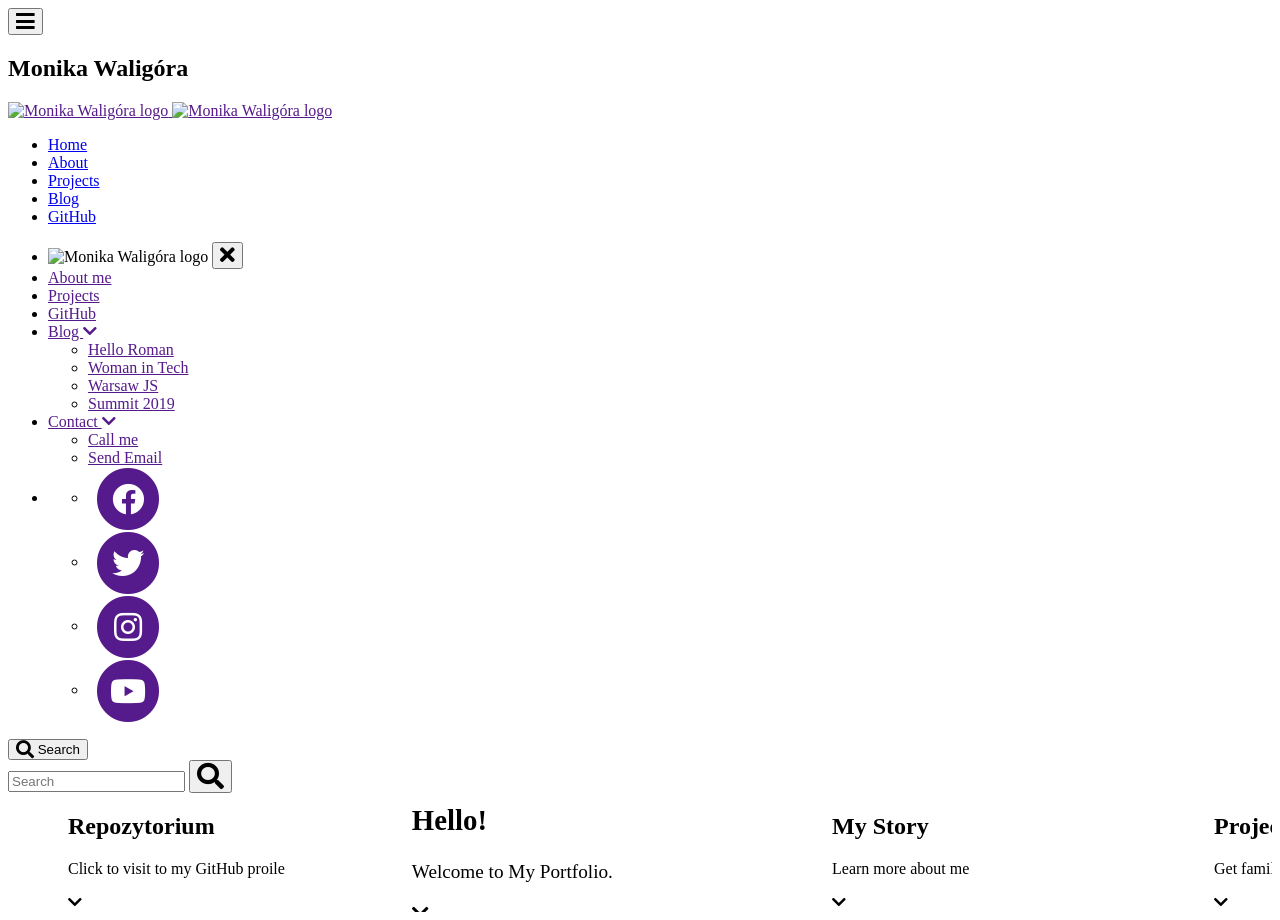
==== src/index.html @ 209d3171 "initial commit" ====
<!DOCTYPE html>
<html lang="pl">
  <head>
    <meta charset="UTF-8" />
    <meta name="viewport" content="width=device-width, initial-scale=1.0" />
    <meta http-equiv="X-UA-Compatible" content="ie=edge" />
    <title>Monika Waligóra</title>
    <link rel="icon" href="assets/img/favicon.ico" type="image/x-icon" />

    <link
      rel="stylesheet"
      href="https://use.fontawesome.com/releases/v5.6.3/css/all.css"
    />
    <link rel="stylesheet" href="assets/css/main.css" />
    <link rel="stylesheet" href="assets/slick/slick.css" />
    <link rel="stylesheet" href="assets/slick/slick-theme.css" />
    <link rel="stylesheet" href="assets/css/responsive.css" />
    <link rel="stylesheet" href="assets/css/navigation.css" />
  </head>

  <body>
    <header>
      <div class="page-header">
        <nav>
          <button aria-label="Open Mobile Menu" class="open-mobile-menu fa-lg">
            <i class="fas fa-bars" aria-hidden="true"></i>
          </button>
          <div class="signature-logo">
            <h1>Monika Waligóra</h1>
            <a href="">
              <img
                class="logo horizontal-logo"
                src="assets/img/logo-portfolio.png"
                alt="Monika Waligóra logo"
              />
              <img
                class="logo vertical-logo"
                src="assets/img/logo-portfolio.png"
                alt="Monika Waligóra logo"
              />
            </a>
          </div>
          <ul class="menu">
            <li><a class="active" href="#">Home</a></li>
            <li><a href="#">About</a></li>
            <li><a href="#">Projects</a></li>
            <li><a href="#">Blog</a></li>
            <li><a href="#">GitHub</a></li>
          </ul>
          <div class="top-menu-wrapper">
            <div class="panel panel1"></div>
            <div class="panel panel2"></div>
            <ul class="top-menu">
              <li class="mob-block">
                <img
                  class="logo"
                  src="assets/img/logo-portfolio.png"
                  alt="Monika Waligóra logo"
                />
                <button
                  aria-label="Close Mobile Menu"
                  class="close-mobile-menu fa-lg"
                >
                  <i class="fas fa-times" aria-hidden="true"></i>
                </button>
              </li>
              <li>
                <a href="">About me</a>
              </li>
              <li>
                <a href="">Projects</a>
              </li>
              <li>
                <a href="">GitHub</a>
              </li>
              <li class="has-dropdown">
                <a href="">
                  Blog
                  <i class="fas fa-chevron-down"></i>
                </a>
                <ul class="sub-menu">
                  <li>
                    <a href="">Hello Roman</a>
                  </li>
                  <li>
                    <a href="">Woman in Tech</a>
                  </li>
                  <li>
                    <a href="">Warsaw JS</a>
                  </li>
                  <li>
                    <a href="">Summit 2019</a>
                  </li>
                </ul>
              </li>
              <li class="has-dropdown">
                <a href="">
                  Contact
                  <i class="fas fa-chevron-down"></i>
                </a>
                <ul class="sub-menu">
                  <li>
                    <a href="">Call me</a>
                  </li>
                  <li>
                    <a href="">Send Email</a>
                  </li>
                </ul>
              </li>
              <li>
                <ul class="socials">
                  <li>
                    <a href="">
                      <span class="fa-stack fa-2x">
                        <i class="fas fa-circle fa-stack-2x"></i>
                        <i class="fab fa-facebook fa-stack-1x fa-inverse"></i>
                      </span>
                    </a>
                  </li>
                  <li>
                    <a href="">
                      <span class="fa-stack fa-2x">
                        <i class="fas fa-circle fa-stack-2x"></i>
                        <i class="fab fa-twitter fa-stack-1x fa-inverse"></i>
                      </span>
                    </a>
                  </li>
                  <li>
                    <a href="">
                      <span class="fa-stack fa-2x">
                        <i class="fas fa-circle fa-stack-2x"></i>
                        <i class="fab fa-instagram fa-stack-1x fa-inverse"></i>
                      </span>
                    </a>
                  </li>
                  <li>
                    <a href="">
                      <span class="fa-stack fa-2x">
                        <i class="fas fa-circle fa-stack-2x"></i>
                        <i class="fab fa-youtube fa-stack-1x fa-inverse"></i>
                      </span>
                    </a>
                  </li>
                </ul>
              </li>
            </ul>
            <button class="search">
              <i class="fas fa-search fa-lg"></i>
              <span>Search</span>
            </button>
            <form class="search-form">
              <div>
                <input type="search" placeholder="Search" />
                <button aria-label="Search" type="submit">
                  <i class="fas fa-search fa-2x" aria-hidden="true"></i>
                </button>
              </div>
            </form>
          </div>
        </nav>
      </div>
    </header>
    <main>
      <section>
        <div class="center1">
          <div>
            <div class="polaroid-box__frame">
              <div class="polaroid-box__content">
                <div class="polaroid-box__image">
                  <img src="assets/img/profile-picture.jpg" alt="" />
                </div>
                <div class="polaroid-box__title">
                  <h1>Hello!</h1>
                </div>
                <div class="polaroid-box__text">
                  <p>Welcome to My Portfolio.</p>
                </div>
                <i class="fa fa-chevron-down" aria-hidden="true"></i>
              </div>
            </div>
          </div>
          <div>
            <div class="polaroid-box__frame">
              <div class="polaroid-box__content">
                <div class="polaroid-box__image">
                  <img src="assets/img//flowers.jpg" alt="" />
                </div>
                <div class="polaroid-box__title">
                  <h1>My Story</h1>
                </div>
                <div class="polaroid-box__text">
                  <p>Learn more about me</p>
                </div>
                <i class="fa fa-chevron-down" aria-hidden="true"></i>
              </div>
            </div>
          </div>
          <div>
            <div class="polaroid-box__frame">
              <div class="polaroid-box__content">
                <div class="polaroid-box__image">
                  <img src="assets/img/pelikany.jpg" alt="" />
                </div>
                <div class="polaroid-box__title">
                  <h1>Projects</h1>
                </div>
                <div class="polaroid-box__text">
                  <p>Get familiar with my work</p>
                </div>
                <i class="fa fa-chevron-down" aria-hidden="true"></i>
              </div>
            </div>
          </div>
          <div>
            <div class="polaroid-box__frame">
              <div class="polaroid-box__content">
                <div class="polaroid-box__image">
                  <img src="assets/img/blueleaves.jpg" alt="" />
                </div>
                <div class="polaroid-box__title">
                  <h1>Blog</h1>
                </div>
                <div class="polaroid-box__text">
                  <p>Read about my IT meetups</p>
                </div>
                <i class="fa fa-chevron-down" aria-hidden="true"></i>
              </div>
            </div>
          </div>
          <div>
            <div class="polaroid-box__frame">
              <div class="polaroid-box__content">
                <div class="polaroid-box__image">
                  <img src="assets/img/github_PNG33.png" alt="" />
                </div>
                <div class="polaroid-box__title">
                  <h1>Repozytorium</h1>
                </div>
                <div class="polaroid-box__text">
                  <p>Click to visit to my GitHub proile</p>
                </div>
                <i class="fa fa-chevron-down" aria-hidden="true"></i>
              </div>
            </div>
          </div>
        </div>
      </section>
    </main>
    <footer></footer>
    <script src="https://cdnjs.cloudflare.com/ajax/libs/jquery/2.1.3/jquery.min.js"></script>
    <script src="assets/slick/slick.js"></script>
    <script src="assets/js/app.js"></script>
    <script src="assets/js/navigation.js"></script>
  </body>
</html>
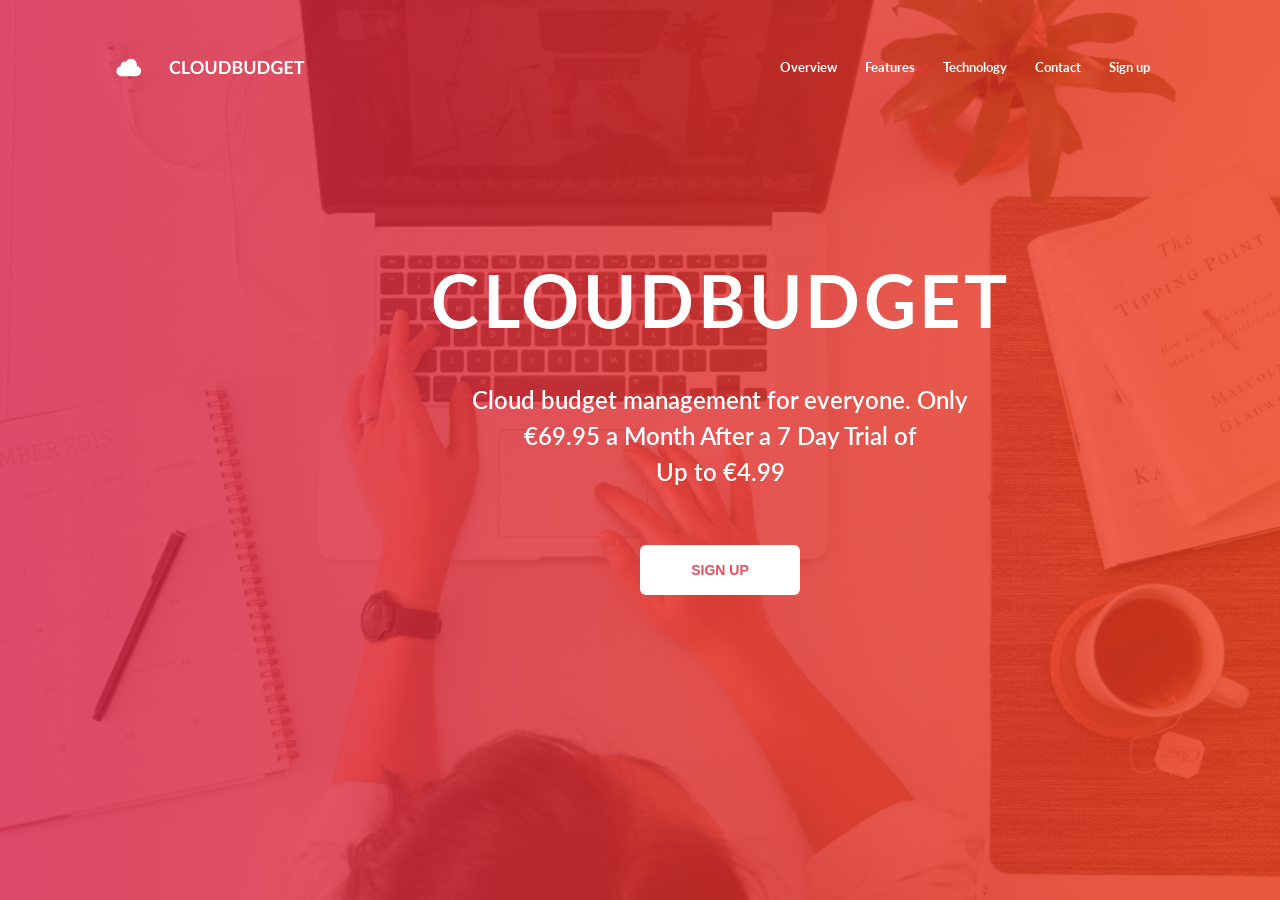
==== commit c64a7ea5: "build header section" ====
--- a/src/index.html
+++ b/src/index.html
@@ -4,18 +4,18 @@
     <meta charset="UTF-8" />
     <meta name="viewport" content="width=device-width, initial-scale=1.0" />
     <meta http-equiv="X-UA-Compatible" content="ie=edge" />
-    <title>Monika Waligóra</title>
-    <link rel="icon" href="assets/img/favicon.ico" type="image/x-icon" />
+    <title>Cloudbudget</title>
+    <link rel="icon" href="favicon.ico" type="image/x-icon" />
 
     <link
       rel="stylesheet"
       href="https://use.fontawesome.com/releases/v5.6.3/css/all.css"
     />
-    <link rel="stylesheet" href="assets/css/main.css" />
+    <link rel="stylesheet" href="assets/scss/main.css" />
     <link rel="stylesheet" href="assets/slick/slick.css" />
     <link rel="stylesheet" href="assets/slick/slick-theme.css" />
-    <link rel="stylesheet" href="assets/css/responsive.css" />
-    <link rel="stylesheet" href="assets/css/navigation.css" />
+    <link rel="stylesheet" href="assets/scss/responsive.css" />
+    <link rel="stylesheet" href="assets/scss/navigation.css" />
   </head>
 
   <body>
@@ -25,27 +25,22 @@
           <button aria-label="Open Mobile Menu" class="open-mobile-menu fa-lg">
             <i class="fas fa-bars" aria-hidden="true"></i>
           </button>
-          <div class="signature-logo">
-            <h1>Monika Waligóra</h1>
+          <div class="icon-logo">
+            <img src="assets/img/cloud.png" alt="cloud icon" />
             <a href="">
               <img
                 class="logo horizontal-logo"
-                src="assets/img/logo-portfolio.png"
-                alt="Monika Waligóra logo"
-              />
-              <img
-                class="logo vertical-logo"
-                src="assets/img/logo-portfolio.png"
-                alt="Monika Waligóra logo"
+                src="assets/img/navbar__logo--transparent.png"
+                alt="Cloudbudget logo"
               />
             </a>
           </div>
           <ul class="menu">
-            <li><a class="active" href="#">Home</a></li>
-            <li><a href="#">About</a></li>
-            <li><a href="#">Projects</a></li>
-            <li><a href="#">Blog</a></li>
-            <li><a href="#">GitHub</a></li>
+            <li><a class="active" href="#">Overview</a></li>
+            <li><a href="#">Features</a></li>
+            <li><a href="#">Technology</a></li>
+            <li><a href="#">Contact</a></li>
+            <li><a href="#">Sign up</a></li>
           </ul>
           <div class="top-menu-wrapper">
             <div class="panel panel1"></div>
@@ -54,8 +49,8 @@
               <li class="mob-block">
                 <img
                   class="logo"
-                  src="assets/img/logo-portfolio.png"
-                  alt="Monika Waligóra logo"
+                  src="assets/img/navbar__logo.png"
+                  alt="Cloudbudget logo"
                 />
                 <button
                   aria-label="Close Mobile Menu"
@@ -65,48 +60,21 @@
                 </button>
               </li>
               <li>
-                <a href="">About me</a>
+                <a href="">Overview</a>
               </li>
               <li>
-                <a href="">Projects</a>
+                <a href="">Features</a>
               </li>
               <li>
-                <a href="">GitHub</a>
+                <a href="">Technology</a>
               </li>
-              <li class="has-dropdown">
-                <a href="">
-                  Blog
-                  <i class="fas fa-chevron-down"></i>
-                </a>
-                <ul class="sub-menu">
-                  <li>
-                    <a href="">Hello Roman</a>
-                  </li>
-                  <li>
-                    <a href="">Woman in Tech</a>
-                  </li>
-                  <li>
-                    <a href="">Warsaw JS</a>
-                  </li>
-                  <li>
-                    <a href="">Summit 2019</a>
-                  </li>
-                </ul>
+              <li>
+                <a href="">Contact</a>
               </li>
-              <li class="has-dropdown">
-                <a href="">
-                  Contact
-                  <i class="fas fa-chevron-down"></i>
-                </a>
-                <ul class="sub-menu">
-                  <li>
-                    <a href="">Call me</a>
-                  </li>
-                  <li>
-                    <a href="">Send Email</a>
-                  </li>
-                </ul>
+              <li>
+                <a href="">Sign up</a>
               </li>
+
               <li>
                 <ul class="socials">
                   <li>
@@ -144,103 +112,52 @@
                 </ul>
               </li>
             </ul>
-            <button class="search">
-              <i class="fas fa-search fa-lg"></i>
-              <span>Search</span>
-            </button>
-            <form class="search-form">
-              <div>
-                <input type="search" placeholder="Search" />
-                <button aria-label="Search" type="submit">
-                  <i class="fas fa-search fa-2x" aria-hidden="true"></i>
-                </button>
-              </div>
-            </form>
           </div>
         </nav>
+      </div>
+      <div class="header__content">
+        <h1>Cloudbudget</h1>
+        <p>
+          Cloud budget management for everyone. Only €69.95 a Month After a 7
+          Day Trial of<br />
+          Up to €4.99
+        </p>
+        <button>Sign up</button>
       </div>
     </header>
     <main>
       <section>
-        <div class="center1">
-          <div>
-            <div class="polaroid-box__frame">
-              <div class="polaroid-box__content">
-                <div class="polaroid-box__image">
-                  <img src="assets/img/profile-picture.jpg" alt="" />
-                </div>
-                <div class="polaroid-box__title">
-                  <h1>Hello!</h1>
-                </div>
-                <div class="polaroid-box__text">
-                  <p>Welcome to My Portfolio.</p>
-                </div>
-                <i class="fa fa-chevron-down" aria-hidden="true"></i>
+        <div class="features">
+          <h2>Features</h2>
+          <div class="responsive-slick">
+            <div>
+              <div class="feature__item item-1">
+                <h3>Supports All Currencies and Cards</h3>
+                <p>
+                  We support all popular currencies and is fully customizable to
+                  add
+                </p>
+                <a href="">Read More</a>
               </div>
             </div>
           </div>
           <div>
-            <div class="polaroid-box__frame">
-              <div class="polaroid-box__content">
-                <div class="polaroid-box__image">
-                  <img src="assets/img//flowers.jpg" alt="" />
-                </div>
-                <div class="polaroid-box__title">
-                  <h1>My Story</h1>
-                </div>
-                <div class="polaroid-box__text">
-                  <p>Learn more about me</p>
-                </div>
-                <i class="fa fa-chevron-down" aria-hidden="true"></i>
-              </div>
+            <div class="feature__item item-2">
+              <h3>Manage your expenses on the go</h3>
+              <p>
+                You can access your account from anywhere in the world on any
+                device
+              </p>
+              <a href="">Read More</a>
             </div>
           </div>
           <div>
-            <div class="polaroid-box__frame">
-              <div class="polaroid-box__content">
-                <div class="polaroid-box__image">
-                  <img src="assets/img/pelikany.jpg" alt="" />
-                </div>
-                <div class="polaroid-box__title">
-                  <h1>Projects</h1>
-                </div>
-                <div class="polaroid-box__text">
-                  <p>Get familiar with my work</p>
-                </div>
-                <i class="fa fa-chevron-down" aria-hidden="true"></i>
-              </div>
-            </div>
-          </div>
-          <div>
-            <div class="polaroid-box__frame">
-              <div class="polaroid-box__content">
-                <div class="polaroid-box__image">
-                  <img src="assets/img/blueleaves.jpg" alt="" />
-                </div>
-                <div class="polaroid-box__title">
-                  <h1>Blog</h1>
-                </div>
-                <div class="polaroid-box__text">
-                  <p>Read about my IT meetups</p>
-                </div>
-                <i class="fa fa-chevron-down" aria-hidden="true"></i>
-              </div>
-            </div>
-          </div>
-          <div>
-            <div class="polaroid-box__frame">
-              <div class="polaroid-box__content">
-                <div class="polaroid-box__image">
-                  <img src="assets/img/github_PNG33.png" alt="" />
-                </div>
-                <div class="polaroid-box__title">
-                  <h1>Repozytorium</h1>
-                </div>
-                <div class="polaroid-box__text">
-                  <p>Click to visit to my GitHub proile</p>
-                </div>
-                <i class="fa fa-chevron-down" aria-hidden="true"></i>
-              </div>
+            <div class="feature__item item-3">
+              <h3>Cloud Budget Management Software</h3>
+              <p>
+                Our software is made so you can access and manage your budget
+              </p>
+              <a href="">Read More</a>
             </div>
           </div>
         </div>
--- a/src/assets/scss/main.css
+++ b/src/assets/scss/main.css
@@ -0,0 +1,141 @@
+@import url("https://fonts.googleapis.com/css?family=Lato:400,400i,700,900&display=swap&subset=latin-ext");
+* {
+  -webkit-font-smoothing: antialiased;
+  -moz-osx-font-smoothing: grayscale;
+}
+
+*,
+*:before,
+*:after {
+  -webkit-box-sizing: border-box;
+          box-sizing: border-box;
+  outline: 0;
+}
+
+html,
+body {
+  margin: 0;
+  padding: 0;
+  border: 0;
+  background-color: #fff;
+  color: #000;
+  font-family: "Lato", sans-serif;
+  font-style: normal;
+  overflow-x: hidden;
+}
+
+a {
+  text-decoration: none;
+}
+
+a:hover {
+  cursor: pointer;
+}
+
+.header__content {
+  height: 50vh;
+  color: #ffffff;
+  display: -webkit-box;
+  display: -ms-flexbox;
+  display: flex;
+  -webkit-box-pack: center;
+      -ms-flex-pack: center;
+          justify-content: center;
+  -webkit-box-align: center;
+      -ms-flex-align: center;
+          align-items: center;
+  width: 100vw;
+  -webkit-box-orient: vertical;
+  -webkit-box-direction: normal;
+      -ms-flex-direction: column;
+          flex-direction: column;
+}
+
+@media (min-width: 1200px) {
+  .header__content {
+    height: 100vh;
+    position: relative;
+  }
+}
+
+.header__content h1 {
+  font-weight: bold;
+  font-size: 5vmin;
+  line-height: 6vmin;
+  letter-spacing: 0.05em;
+  text-transform: uppercase;
+  text-align: center;
+  display: none;
+}
+
+@media (min-width: 992px) {
+  .header__content h1 {
+    display: block;
+    left: 431px;
+    top: 257px;
+  }
+}
+
+@media (min-width: 1200px) {
+  .header__content h1 {
+    position: absolute;
+    width: 578px;
+    height: 86px;
+    left: 431px;
+    top: 257px;
+    font-size: 72px;
+    line-height: 86px;
+    display: -webkit-box;
+    display: -ms-flexbox;
+    display: flex;
+    -webkit-box-align: center;
+        -ms-flex-align: center;
+            align-items: center;
+    letter-spacing: 0.05em;
+    text-transform: uppercase;
+    color: #ffffff;
+  }
+}
+
+.header__content p {
+  font-size: 20px;
+  line-height: 150%;
+  text-align: center;
+  font-weight: 600;
+  margin: 39px;
+}
+
+@media (min-width: 1200px) {
+  .header__content p {
+    width: 540px;
+    height: 124px;
+    left: 450px;
+    top: 382px;
+    font-size: 24px;
+    position: absolute;
+    margin: 0;
+  }
+}
+
+.header__content button {
+  text-align: center;
+  text-transform: uppercase;
+  width: 160px;
+  height: 50px;
+  background: #ffffff;
+  border-radius: 6px;
+  font-weight: 600;
+  font-size: 14px;
+  line-height: 17px;
+  color: #ed4c5c;
+  line-height: 150%;
+}
+
+@media (min-width: 1200px) {
+  .header__content button {
+    left: 640px;
+    top: 545px;
+    position: absolute;
+  }
+}
+/*# sourceMappingURL=main.css.map */
--- a/src/assets/scss/responsive.css
+++ b/src/assets/scss/responsive.css
@@ -0,0 +1,149 @@
+@media screen and (max-width: 320px) {
+  .signature-logo h1 {
+    display: none;
+  }
+}
+
+@media screen and (min-width: 550px) {
+  .page-header .panel1 {
+    width: 60%;
+  }
+  .page-header .panel2 {
+    width: calc(60% - 3rem);
+  }
+  .page-header .top-menu {
+    width: calc(60% - 6rem);
+  }
+}
+
+@media screen and (min-width: 768px) {
+  body {
+    background: url(../img/background-image.jpeg) no-repeat scroll center;
+    background-size: cover;
+  }
+  .page-header .top-menu {
+    padding: 4rem;
+  }
+  .page-header ul a {
+    font-size: 1.6rem;
+  }
+  .page-header .search-form input {
+    font-size: 2.4rem;
+    height: 5rem;
+    line-height: 5rem;
+  }
+}
+
+@media screen and (min-width: 995px) {
+  .page-header {
+    padding: 0 3rem;
+  }
+  .page-header .panel,
+  .page-header .open-mobile-menu,
+  .page-header .vertical-logo,
+  .page-header .top-menu .mob-block,
+  .page-header .top-menu > li:last-child,
+  .page-header .top-menu-wrapper::before {
+    display: none;
+  }
+  .page-header .horizontal-logo {
+    display: block !important;
+  }
+  .menu {
+    display: -webkit-box !important;
+    display: -ms-flexbox !important;
+    display: flex !important;
+    -webkit-box-align: center;
+        -ms-flex-align: center;
+            align-items: center;
+    -webkit-box-pack: right;
+        -ms-flex-pack: right;
+            justify-content: right;
+  }
+  .page-header .top-menu-wrapper {
+    display: -webkit-box;
+    display: -ms-flexbox;
+    display: flex;
+    -webkit-box-align: center;
+        -ms-flex-align: center;
+            align-items: center;
+    color: var(--white);
+  }
+  .page-header .top-menu {
+    -webkit-box-orient: horizontal;
+    -webkit-box-direction: normal;
+        -ms-flex-direction: row;
+            flex-direction: row;
+    position: static;
+    width: auto;
+    background: transparent;
+    -webkit-transform: none;
+            transform: none;
+    padding: 0;
+    overflow-y: visible;
+    -webkit-box-shadow: none !important;
+            box-shadow: none !important;
+  }
+  .page-header .top-menu li + li {
+    margin-top: 0;
+  }
+  .page-header .top-menu > li:not(:nth-last-child(2)) {
+    margin-right: 3rem;
+  }
+  .page-header .top-menu > li > a {
+    padding: 3rem 0.5rem;
+  }
+  .page-header ul a {
+    font-size: 1.3rem;
+  }
+  .page-header .has-dropdown i {
+    display: inline-block;
+  }
+  .page-header .sub-menu {
+    display: none;
+    position: absolute;
+    top: 100%;
+    left: 50%;
+    -webkit-transform: translateX(-50%);
+            transform: translateX(-50%);
+    padding: 1.5rem 2rem;
+    background: var(--purple-2);
+  }
+  .page-header .sub-menu li + li {
+    margin-top: 1.2rem;
+  }
+  .page-header .sub-menu a {
+    padding: 0.5rem 1rem;
+    white-space: nowrap;
+  }
+  .page-header .has-dropdown {
+    position: relative;
+  }
+  .page-header .has-dropdown:hover .sub-menu {
+    display: block;
+  }
+  .page-header .search {
+    display: -webkit-box;
+    display: -ms-flexbox;
+    display: flex;
+    -webkit-box-align: center;
+        -ms-flex-align: center;
+            align-items: center;
+    margin-left: 3rem;
+  }
+}
+
+@media screen and (min-width: 1200px) {
+  .page-header .search {
+    margin-left: 5rem;
+  }
+  .page-header .search i {
+    margin-right: 1.5rem;
+  }
+  .page-header .search span {
+    display: block;
+    font-weight: 500;
+    font-size: 1.6rem;
+  }
+}
+/*# sourceMappingURL=responsive.css.map */
--- a/src/assets/scss/navigation.css
+++ b/src/assets/scss/navigation.css
@@ -0,0 +1,468 @@
+@charset "UTF-8";
+/* RESET RULES & HELPER CLASSES
+–––––––––––––––––––––––––––––––––––––––––––––––––– */
+@import url("https://fonts.googleapis.com/css?family=Lato:400,400i,700,900&display=swap&subset=latin-ext");
+* {
+  -webkit-font-smoothing: antialiased;
+  -moz-osx-font-smoothing: grayscale;
+}
+
+*,
+*:before,
+*:after {
+  -webkit-box-sizing: border-box;
+          box-sizing: border-box;
+  outline: 0;
+}
+
+html,
+body {
+  margin: 0;
+  padding: 0;
+  border: 0;
+  background-color: #fff;
+  color: #000;
+  font-family: "Lato", sans-serif;
+  font-style: normal;
+  overflow-x: hidden;
+}
+
+a {
+  text-decoration: none;
+}
+
+a:hover {
+  cursor: pointer;
+}
+
+.header__content {
+  height: 50vh;
+  color: #ffffff;
+  display: -webkit-box;
+  display: -ms-flexbox;
+  display: flex;
+  -webkit-box-pack: center;
+      -ms-flex-pack: center;
+          justify-content: center;
+  -webkit-box-align: center;
+      -ms-flex-align: center;
+          align-items: center;
+  width: 100vw;
+  -webkit-box-orient: vertical;
+  -webkit-box-direction: normal;
+      -ms-flex-direction: column;
+          flex-direction: column;
+}
+
+@media (min-width: 1200px) {
+  .header__content {
+    height: 100vh;
+    position: relative;
+  }
+}
+
+.header__content h1 {
+  font-weight: bold;
+  font-size: 5vmin;
+  line-height: 6vmin;
+  letter-spacing: 0.05em;
+  text-transform: uppercase;
+  text-align: center;
+  display: none;
+}
+
+@media (min-width: 992px) {
+  .header__content h1 {
+    display: block;
+    left: 431px;
+    top: 257px;
+  }
+}
+
+@media (min-width: 1200px) {
+  .header__content h1 {
+    position: absolute;
+    width: 578px;
+    height: 86px;
+    left: 431px;
+    top: 257px;
+    font-size: 72px;
+    line-height: 86px;
+    display: -webkit-box;
+    display: -ms-flexbox;
+    display: flex;
+    -webkit-box-align: center;
+        -ms-flex-align: center;
+            align-items: center;
+    letter-spacing: 0.05em;
+    text-transform: uppercase;
+    color: #ffffff;
+  }
+}
+
+.header__content p {
+  font-size: 20px;
+  line-height: 150%;
+  text-align: center;
+  font-weight: 600;
+  margin: 39px;
+}
+
+@media (min-width: 1200px) {
+  .header__content p {
+    width: 540px;
+    height: 124px;
+    left: 450px;
+    top: 382px;
+    font-size: 24px;
+    position: absolute;
+    margin: 0;
+  }
+}
+
+.header__content button {
+  text-align: center;
+  text-transform: uppercase;
+  width: 160px;
+  height: 50px;
+  background: #ffffff;
+  border-radius: 6px;
+  font-weight: 600;
+  font-size: 14px;
+  line-height: 17px;
+  color: #ed4c5c;
+  line-height: 150%;
+}
+
+@media (min-width: 1200px) {
+  .header__content button {
+    left: 640px;
+    top: 545px;
+    position: absolute;
+  }
+}
+
+:root {
+  --linearBackground: linear-gradient(
+    90deg,
+    rgba(213, 32, 71, 0.8) 0%,
+    rgba(238, 61, 27, 0.8) 100%
+  );
+  --elementShadow: 0px 10px 26px -9px rgba(0, 0, 0, 0.75);
+}
+
+* {
+  margin: 0;
+  padding: 0;
+  -webkit-box-sizing: border-box;
+          box-sizing: border-box;
+  outline: none;
+}
+
+html {
+  font-size: 62.5%;
+}
+
+button {
+  background: transparent;
+  border: none;
+  cursor: pointer;
+}
+
+ul {
+  list-style: none;
+}
+
+img {
+  display: block;
+  max-width: 100%;
+  height: auto;
+}
+
+a,
+button {
+  color: inherit;
+}
+
+.no-transition {
+  -webkit-transition: none !important;
+  transition: none !important;
+}
+
+body {
+  font: 1.6rem/1.5 "Lato", sans-serif;
+  color: #ffffff;
+  min-height: 100vh;
+}
+
+/* HEADER
+  –––––––––––––––––––––––––––––––––––––––––––––––––– */
+header {
+  position: fixed;
+  width: 100vw;
+  height: 50vh;
+  color: #ffffff;
+  z-index: 10000;
+  background-image: url(../img/Rectangle3-min.png);
+  background-size: cover, cover;
+  background-position: top right, top right;
+  background-repeat: no-repeat, no-repeat;
+}
+
+@media (min-width: 1200px) {
+  header {
+    height: 100vh;
+  }
+}
+
+header::after {
+  content: "";
+  background: -webkit-gradient(linear, left top, right top, from(rgba(213, 32, 71, 0.8)), to(rgba(238, 61, 27, 0.8)));
+  background: linear-gradient(90deg, rgba(213, 32, 71, 0.8) 0%, rgba(238, 61, 27, 0.8) 100%);
+  top: 0;
+  left: 0;
+  bottom: 0;
+  right: 0;
+  position: absolute;
+  z-index: -1;
+}
+
+.page-header {
+  padding: 1rem;
+  background: transparent;
+  position: absolute;
+  width: 100vw;
+  display: -webkit-box;
+  display: -ms-flexbox;
+  display: flex;
+  -webkit-box-align: center;
+      -ms-flex-align: center;
+          align-items: center;
+  -webkit-box-pack: justify;
+      -ms-flex-pack: justify;
+          justify-content: space-between;
+  /* TOP MENU
+  –––––––––––––––––––––––––––––––––––––––––––––––––– */
+}
+
+@media (min-width: 992px) {
+  .page-header {
+    padding: 0 116px;
+    height: 100px;
+    top: 17px;
+  }
+}
+
+.page-header nav {
+  display: -webkit-box;
+  display: -ms-flexbox;
+  display: flex;
+  -webkit-box-align: center;
+      -ms-flex-align: center;
+          align-items: center;
+  -webkit-box-pack: justify;
+      -ms-flex-pack: justify;
+          justify-content: space-between;
+  font-size: 3vmin;
+  position: relative;
+  width: 100%;
+}
+
+.page-header .horizontal-logo,
+.page-header .page-header {
+  margin: 0 1em;
+}
+
+.page-header .icon-logo {
+  display: -webkit-box;
+  display: -ms-flexbox;
+  display: flex;
+  -webkit-box-pack: justify;
+      -ms-flex-pack: justify;
+          justify-content: space-between;
+  -webkit-box-align: center;
+      -ms-flex-align: center;
+          align-items: center;
+}
+
+.page-header .menu {
+  display: none;
+  margin-left: auto;
+  font-size: 14px;
+  font-weight: bold;
+  line-height: 17px;
+}
+
+.page-header .menu li {
+  padding: 0 1em;
+}
+
+.page-header .top-menu-wrapper {
+  color: #000000;
+}
+
+.page-header .top-menu-wrapper::before {
+  content: "";
+  position: fixed;
+  top: 0;
+  left: 0;
+  right: 0;
+  bottom: 0;
+  z-index: -1;
+  -webkit-transition: background 0.5s;
+  transition: background 0.5s;
+}
+
+.page-header .panel,
+.page-header .top-menu {
+  position: fixed;
+  top: 0;
+  left: 0;
+  bottom: 0;
+  z-index: 2;
+  -webkit-transform: translate3d(-100%, 0, 0);
+          transform: translate3d(-100%, 0, 0);
+  -webkit-transition: -webkit-transform 0.4s cubic-bezier(0.23, 1, 0.32, 1);
+  transition: -webkit-transform 0.4s cubic-bezier(0.23, 1, 0.32, 1);
+  transition: transform 0.4s cubic-bezier(0.23, 1, 0.32, 1);
+  transition: transform 0.4s cubic-bezier(0.23, 1, 0.32, 1), -webkit-transform 0.4s cubic-bezier(0.23, 1, 0.32, 1);
+  z-index: 146;
+}
+
+.page-header .panel1 {
+  width: 100%;
+  background: #dd4d64;
+  -webkit-transition-delay: 0.3s;
+          transition-delay: 0.3s;
+  z-index: 100;
+}
+
+.page-header .panel2 {
+  width: calc(100% - 3rem);
+  background: #d52047;
+  -webkit-transition-delay: 0.1s;
+          transition-delay: 0.1s;
+  z-index: 100;
+}
+
+.page-header .top-menu {
+  display: -webkit-box;
+  display: -ms-flexbox;
+  display: flex;
+  -webkit-box-orient: vertical;
+  -webkit-box-direction: normal;
+      -ms-flex-direction: column;
+          flex-direction: column;
+  width: calc(100% - 6rem);
+  overflow-y: auto;
+  padding: 2rem;
+  color: #ffffff;
+}
+
+.page-header .top-menu a {
+  font-size: 20px;
+}
+
+.page-header .top-menu-wrapper.show-offcanvas::before {
+  background: var(--overlay);
+  z-index: 1;
+}
+
+.page-header .top-menu-wrapper.show-offcanvas .panel,
+.page-header .top-menu-wrapper.show-offcanvas .top-menu {
+  -webkit-transform: translate3d(0, 0, 0);
+          transform: translate3d(0, 0, 0);
+  -webkit-transition-duration: 0.7s;
+          transition-duration: 0.7s;
+}
+
+.page-header .top-menu-wrapper.show-offcanvas .panel1 {
+  -webkit-transition-delay: 0s;
+          transition-delay: 0s;
+}
+
+.page-header .top-menu-wrapper.show-offcanvas .panel2 {
+  -webkit-transition-delay: 0.2s;
+          transition-delay: 0.2s;
+  -webkit-box-shadow: var(--elementShadow);
+          box-shadow: var(--elementShadow);
+}
+
+.page-header .top-menu-wrapper.show-offcanvas .top-menu {
+  -webkit-transition-delay: 0.4s;
+          transition-delay: 0.4s;
+  -webkit-box-shadow: rgba(0, 0, 0, 0.25) 0 0 4rem 0.5rem;
+          box-shadow: rgba(0, 0, 0, 0.25) 0 0 4rem 0.5rem;
+}
+
+.page-header .top-menu li + li {
+  margin-top: 1.5rem;
+}
+
+.page-header .top-menu > li:last-child {
+  margin-top: auto;
+}
+
+.page-header .top-menu > li:last-child ul a {
+  display: inline-block;
+  font-size: 1.3rem;
+  text-transform: uppercase;
+  -webkit-transition: color 0.35s ease-out;
+  transition: color 0.35s ease-out;
+}
+
+.page-header .top-menu > li:last-child ul a:hover {
+  color: var(--red);
+}
+
+.page-header .sub-menu {
+  padding: 1.5rem 2rem 0;
+}
+
+.page-header .top-menu .mob-block {
+  display: -webkit-box;
+  display: -ms-flexbox;
+  display: flex;
+  -webkit-box-align: center;
+      -ms-flex-align: center;
+          align-items: center;
+  -webkit-box-pack: justify;
+      -ms-flex-pack: justify;
+          justify-content: space-between;
+  margin-bottom: 2rem;
+}
+
+.page-header .top-menu .mob-block img {
+  max-width: 150px;
+}
+
+.page-header .top-menu .mob-block i {
+  color: #ffffff;
+  font-size: 2em;
+}
+
+.page-header .socials {
+  display: -webkit-box;
+  display: -ms-flexbox;
+  display: flex;
+  margin-top: 3rem;
+  margin-bottom: 1rem;
+}
+
+.page-header .socials li + li {
+  margin-top: 0;
+}
+
+.page-header .socials li + li:hover {
+  cursor: pointer;
+}
+
+.page-header .socials .fa-stack {
+  font-size: 1.7rem;
+  color: #dd4d64;
+}
+
+.page-header .socials .fa-stack .fab {
+  font-size: 1.2rem;
+}
+/*# sourceMappingURL=navigation.css.map */
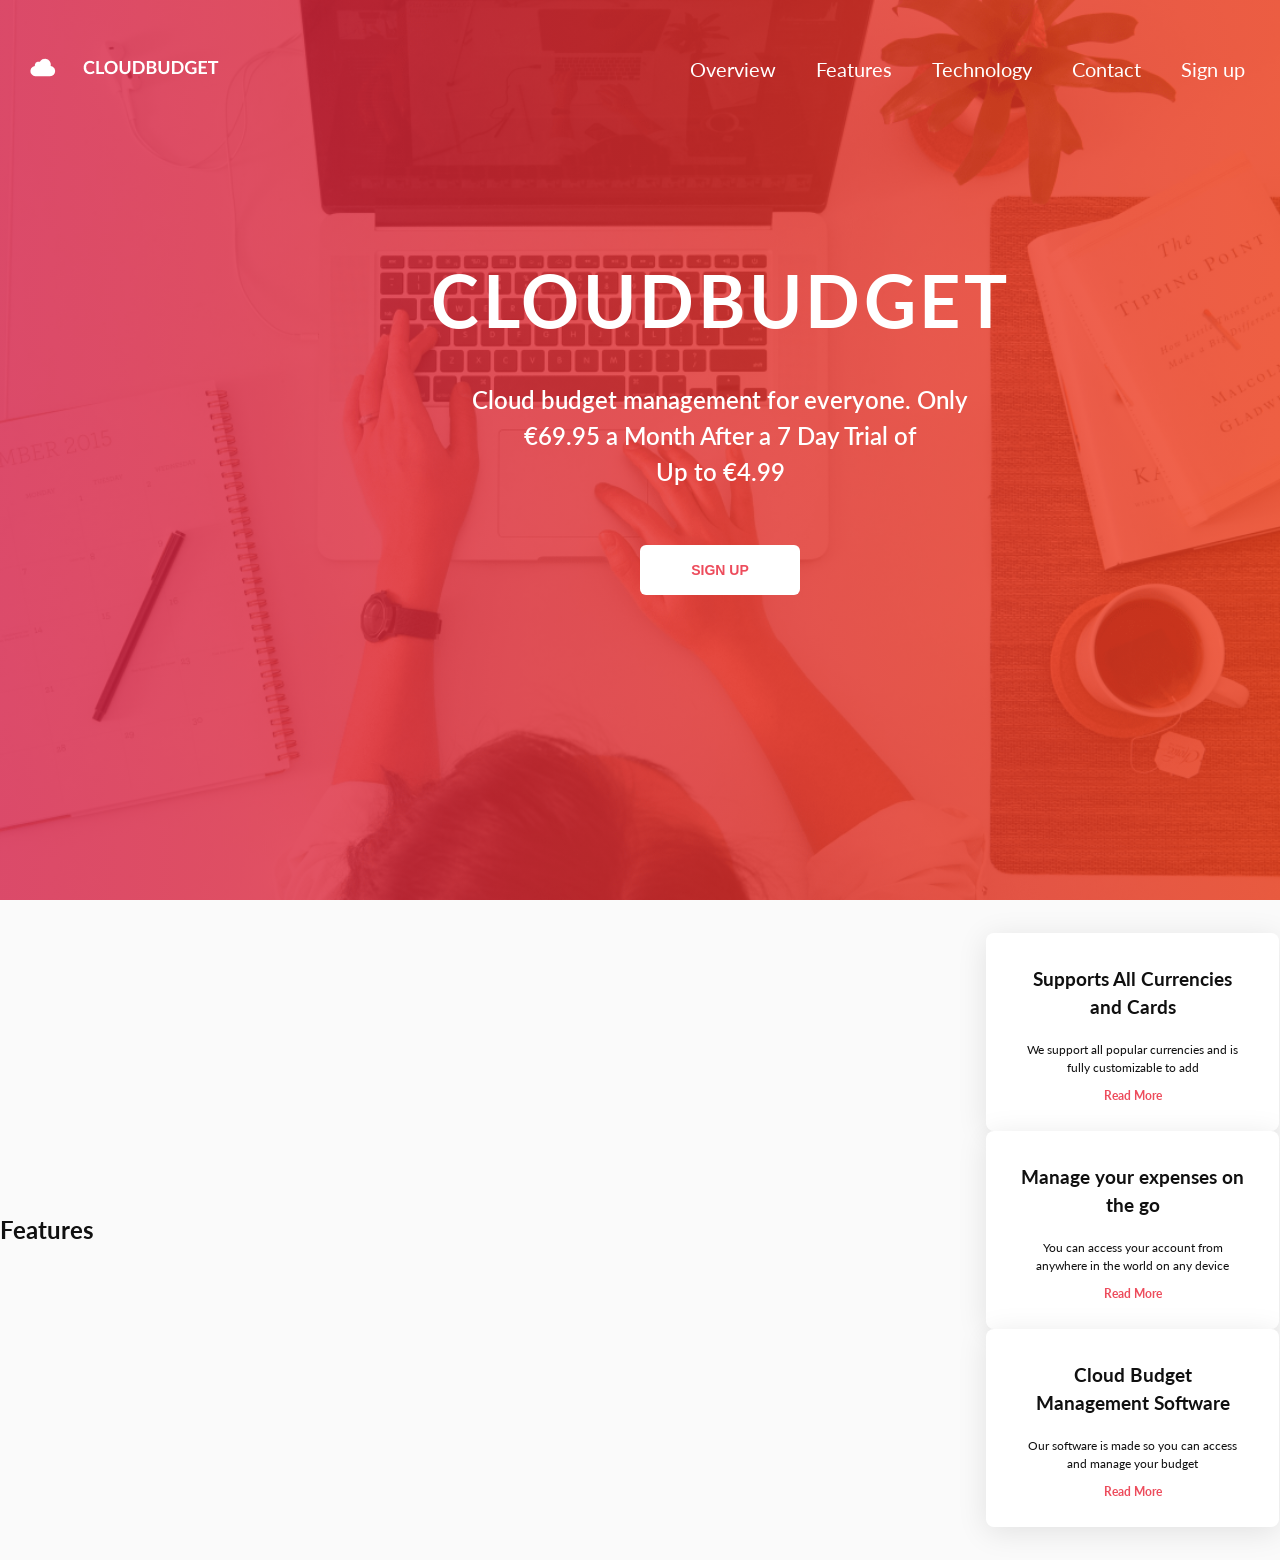
==== commit 91841d6b: "add features section" ====
--- a/src/index.html
+++ b/src/index.html
@@ -14,8 +14,8 @@
     <link rel="stylesheet" href="assets/scss/main.css" />
     <link rel="stylesheet" href="assets/slick/slick.css" />
     <link rel="stylesheet" href="assets/slick/slick-theme.css" />
-    <link rel="stylesheet" href="assets/scss/responsive.css" />
-    <link rel="stylesheet" href="assets/scss/navigation.css" />
+    <link rel="stylesheet" href="assets/scss/header.css" />
+    <link rel="stylesheet" href="assets/scss/nav-responsive.css" />
   </head>
 
   <body>
@@ -37,7 +37,7 @@
           </div>
           <ul class="menu">
             <li><a class="active" href="#">Overview</a></li>
-            <li><a href="#">Features</a></li>
+            <li><a href="#features">Features</a></li>
             <li><a href="#">Technology</a></li>
             <li><a href="#">Contact</a></li>
             <li><a href="#">Sign up</a></li>
@@ -63,7 +63,7 @@
                 <a href="">Overview</a>
               </li>
               <li>
-                <a href="">Features</a>
+                <a href="#features">Features</a>
               </li>
               <li>
                 <a href="">Technology</a>
@@ -126,7 +126,7 @@
       </div>
     </header>
     <main>
-      <section>
+      <section id="features">
         <div class="features">
           <h2>Features</h2>
           <div class="responsive-slick">
@@ -140,24 +140,25 @@
                 <a href="">Read More</a>
               </div>
             </div>
-          </div>
-          <div>
-            <div class="feature__item item-2">
-              <h3>Manage your expenses on the go</h3>
-              <p>
-                You can access your account from anywhere in the world on any
-                device
-              </p>
-              <a href="">Read More</a>
+
+            <div>
+              <div class="feature__item item-2">
+                <h3>Manage your expenses on the go</h3>
+                <p>
+                  You can access your account from anywhere in the world on any
+                  device
+                </p>
+                <a href="">Read More</a>
+              </div>
             </div>
-          </div>
-          <div>
-            <div class="feature__item item-3">
-              <h3>Cloud Budget Management Software</h3>
-              <p>
-                Our software is made so you can access and manage your budget
-              </p>
-              <a href="">Read More</a>
+            <div>
+              <div class="feature__item item-3">
+                <h3>Cloud Budget Management Software</h3>
+                <p>
+                  Our software is made so you can access and manage your budget
+                </p>
+                <a href="">Read More</a>
+              </div>
             </div>
           </div>
         </div>
--- a/src/assets/scss/main.css
+++ b/src/assets/scss/main.css
@@ -33,7 +33,7 @@
 }
 
 .header__content {
-  height: 50vh;
+  height: 100%;
   color: #ffffff;
   display: -webkit-box;
   display: -ms-flexbox;
@@ -49,12 +49,15 @@
   -webkit-box-direction: normal;
       -ms-flex-direction: column;
           flex-direction: column;
+  padding: 5vh 0;
 }
 
 @media (min-width: 1200px) {
   .header__content {
     height: 100vh;
     position: relative;
+    margin-top: 0;
+    padding: 0;
   }
 }
 
@@ -65,7 +68,6 @@
   letter-spacing: 0.05em;
   text-transform: uppercase;
   text-align: center;
-  display: none;
 }
 
 @media (min-width: 992px) {
@@ -73,6 +75,7 @@
     display: block;
     left: 431px;
     top: 257px;
+    margin-top: 2em;
   }
 }
 
@@ -94,6 +97,7 @@
     letter-spacing: 0.05em;
     text-transform: uppercase;
     color: #ffffff;
+    margin: 0;
   }
 }
 
@@ -138,4 +142,56 @@
     position: absolute;
   }
 }
+
+.features {
+  height: 50vh;
+  color: #101010;
+  background: #fafafa;
+}
+
+@media (min-width: 1200px) {
+  .features {
+    height: 660px;
+    display: -webkit-box;
+    display: -ms-flexbox;
+    display: flex;
+    -webkit-box-align: center;
+        -ms-flex-align: center;
+            align-items: center;
+    -webkit-box-pack: justify;
+        -ms-flex-pack: justify;
+            justify-content: space-between;
+  }
+}
+
+.features .feature__item {
+  width: 293px;
+  height: 198px;
+  margin: auto;
+  text-align: center;
+  padding: 32px;
+  background: #ffffff;
+  -webkit-box-shadow: 0px 5px 30px rgba(0, 0, 0, 0.1);
+          box-shadow: 0px 5px 30px rgba(0, 0, 0, 0.1);
+  border-radius: 8px;
+}
+
+.features .feature__item h2 {
+  font-size: 18px;
+  text-align: center;
+  margin: 63px 0;
+}
+
+.features .feature__item p {
+  margin-top: 20px;
+  margin-bottom: 5px;
+  font-size: 12px;
+  line-height: 150%;
+}
+
+.features .feature__item a {
+  color: #ed4c5c;
+  font-weight: bold;
+  font-size: 12px;
+}
 /*# sourceMappingURL=main.css.map */
--- a/src/assets/scss/header.css
+++ b/src/assets/scss/header.css
@@ -0,0 +1,524 @@
+@charset "UTF-8";
+/* RESET RULES & HELPER CLASSES
+–––––––––––––––––––––––––––––––––––––––––––––––––– */
+@import url("https://fonts.googleapis.com/css?family=Lato:400,400i,700,900&display=swap&subset=latin-ext");
+* {
+  -webkit-font-smoothing: antialiased;
+  -moz-osx-font-smoothing: grayscale;
+}
+
+*,
+*:before,
+*:after {
+  -webkit-box-sizing: border-box;
+          box-sizing: border-box;
+  outline: 0;
+}
+
+html,
+body {
+  margin: 0;
+  padding: 0;
+  border: 0;
+  background-color: #fff;
+  color: #000;
+  font-family: "Lato", sans-serif;
+  font-style: normal;
+  overflow-x: hidden;
+}
+
+a {
+  text-decoration: none;
+}
+
+a:hover {
+  cursor: pointer;
+}
+
+.header__content {
+  height: 100%;
+  color: #ffffff;
+  display: -webkit-box;
+  display: -ms-flexbox;
+  display: flex;
+  -webkit-box-pack: center;
+      -ms-flex-pack: center;
+          justify-content: center;
+  -webkit-box-align: center;
+      -ms-flex-align: center;
+          align-items: center;
+  width: 100vw;
+  -webkit-box-orient: vertical;
+  -webkit-box-direction: normal;
+      -ms-flex-direction: column;
+          flex-direction: column;
+  padding: 5vh 0;
+}
+
+@media (min-width: 1200px) {
+  .header__content {
+    height: 100vh;
+    position: relative;
+    margin-top: 0;
+    padding: 0;
+  }
+}
+
+.header__content h1 {
+  font-weight: bold;
+  font-size: 5vmin;
+  line-height: 6vmin;
+  letter-spacing: 0.05em;
+  text-transform: uppercase;
+  text-align: center;
+}
+
+@media (min-width: 992px) {
+  .header__content h1 {
+    display: block;
+    left: 431px;
+    top: 257px;
+    margin-top: 2em;
+  }
+}
+
+@media (min-width: 1200px) {
+  .header__content h1 {
+    position: absolute;
+    width: 578px;
+    height: 86px;
+    left: 431px;
+    top: 257px;
+    font-size: 72px;
+    line-height: 86px;
+    display: -webkit-box;
+    display: -ms-flexbox;
+    display: flex;
+    -webkit-box-align: center;
+        -ms-flex-align: center;
+            align-items: center;
+    letter-spacing: 0.05em;
+    text-transform: uppercase;
+    color: #ffffff;
+    margin: 0;
+  }
+}
+
+.header__content p {
+  font-size: 20px;
+  line-height: 150%;
+  text-align: center;
+  font-weight: 600;
+  margin: 39px;
+}
+
+@media (min-width: 1200px) {
+  .header__content p {
+    width: 540px;
+    height: 124px;
+    left: 450px;
+    top: 382px;
+    font-size: 24px;
+    position: absolute;
+    margin: 0;
+  }
+}
+
+.header__content button {
+  text-align: center;
+  text-transform: uppercase;
+  width: 160px;
+  height: 50px;
+  background: #ffffff;
+  border-radius: 6px;
+  font-weight: 600;
+  font-size: 14px;
+  line-height: 17px;
+  color: #ed4c5c;
+  line-height: 150%;
+}
+
+@media (min-width: 1200px) {
+  .header__content button {
+    left: 640px;
+    top: 545px;
+    position: absolute;
+  }
+}
+
+.features {
+  height: 50vh;
+  color: #101010;
+  background: #fafafa;
+}
+
+@media (min-width: 1200px) {
+  .features {
+    height: 660px;
+    display: -webkit-box;
+    display: -ms-flexbox;
+    display: flex;
+    -webkit-box-align: center;
+        -ms-flex-align: center;
+            align-items: center;
+    -webkit-box-pack: justify;
+        -ms-flex-pack: justify;
+            justify-content: space-between;
+  }
+}
+
+.features .feature__item {
+  width: 293px;
+  height: 198px;
+  margin: auto;
+  text-align: center;
+  padding: 32px;
+  background: #ffffff;
+  -webkit-box-shadow: 0px 5px 30px rgba(0, 0, 0, 0.1);
+          box-shadow: 0px 5px 30px rgba(0, 0, 0, 0.1);
+  border-radius: 8px;
+}
+
+.features .feature__item h2 {
+  font-size: 18px;
+  text-align: center;
+  margin: 63px 0;
+}
+
+.features .feature__item p {
+  margin-top: 20px;
+  margin-bottom: 5px;
+  font-size: 12px;
+  line-height: 150%;
+}
+
+.features .feature__item a {
+  color: #ed4c5c;
+  font-weight: bold;
+  font-size: 12px;
+}
+
+:root {
+  --linearBackground: linear-gradient(
+    90deg,
+    rgba(213, 32, 71, 0.8) 0%,
+    rgba(238, 61, 27, 0.8) 100%
+  );
+  --elementShadow: 0px 10px 26px -9px rgba(0, 0, 0, 0.75);
+}
+
+* {
+  margin: 0;
+  padding: 0;
+  -webkit-box-sizing: border-box;
+          box-sizing: border-box;
+  outline: none;
+}
+
+html {
+  font-size: 62.5%;
+}
+
+button {
+  background: transparent;
+  border: none;
+  cursor: pointer;
+}
+
+ul {
+  list-style: none;
+}
+
+img {
+  display: block;
+  max-width: 100%;
+  height: auto;
+}
+
+a,
+button {
+  color: inherit;
+}
+
+.no-transition {
+  -webkit-transition: none !important;
+  transition: none !important;
+}
+
+body {
+  font: 1.6rem/1.5 "Lato", sans-serif;
+  color: #ffffff;
+  min-height: 100vh;
+}
+
+/* HEADER
+  –––––––––––––––––––––––––––––––––––––––––––––––––– */
+header {
+  position: relative;
+  width: 100vw;
+  height: 50vh;
+  color: #ffffff;
+  z-index: 10000;
+  background-image: url(../img/Rectangle3-min.png);
+  background-size: cover, cover;
+  background-position: top right, top right;
+  background-repeat: no-repeat, no-repeat;
+}
+
+@media (min-width: 1200px) {
+  header {
+    height: 100vh;
+  }
+}
+
+header::after {
+  content: "";
+  background: -webkit-gradient(linear, left top, right top, from(rgba(213, 32, 71, 0.8)), to(rgba(238, 61, 27, 0.8)));
+  background: linear-gradient(90deg, rgba(213, 32, 71, 0.8) 0%, rgba(238, 61, 27, 0.8) 100%);
+  top: 0;
+  left: 0;
+  bottom: 0;
+  right: 0;
+  position: absolute;
+  z-index: -1;
+}
+
+.page-header {
+  padding: 1rem;
+  background: transparent;
+  position: absolute;
+  width: 100vw;
+  display: -webkit-box;
+  display: -ms-flexbox;
+  display: flex;
+  -webkit-box-align: center;
+      -ms-flex-align: center;
+          align-items: center;
+  -webkit-box-pack: justify;
+      -ms-flex-pack: justify;
+          justify-content: space-between;
+  /* TOP MENU
+  –––––––––––––––––––––––––––––––––––––––––––––––––– */
+}
+
+@media (min-width: 992px) {
+  .page-header {
+    padding: 0 116px;
+    height: 100px;
+    top: 17px;
+  }
+}
+
+.page-header nav {
+  display: -webkit-box;
+  display: -ms-flexbox;
+  display: flex;
+  -webkit-box-align: center;
+      -ms-flex-align: center;
+          align-items: center;
+  -webkit-box-pack: justify;
+      -ms-flex-pack: justify;
+          justify-content: space-between;
+  font-size: 3vmin;
+  position: relative;
+  width: 100%;
+}
+
+.page-header .horizontal-logo,
+.page-header .page-header {
+  margin: 0 1em;
+}
+
+.page-header .icon-logo {
+  display: -webkit-box;
+  display: -ms-flexbox;
+  display: flex;
+  -webkit-box-pack: justify;
+      -ms-flex-pack: justify;
+          justify-content: space-between;
+  -webkit-box-align: center;
+      -ms-flex-align: center;
+          align-items: center;
+}
+
+.page-header .menu {
+  display: none;
+  margin-left: auto;
+  font-size: 14px;
+  font-weight: bold;
+  line-height: 17px;
+}
+
+.page-header .menu li {
+  padding: 0 1em;
+}
+
+.page-header .top-menu-wrapper {
+  color: #000000;
+}
+
+.page-header .top-menu-wrapper::before {
+  content: "";
+  position: fixed;
+  top: 0;
+  left: 0;
+  right: 0;
+  bottom: 0;
+  z-index: -1;
+  -webkit-transition: background 0.5s;
+  transition: background 0.5s;
+}
+
+.page-header .panel,
+.page-header .top-menu {
+  position: fixed;
+  top: 0;
+  left: 0;
+  bottom: 0;
+  z-index: 2;
+  -webkit-transform: translate3d(-100%, 0, 0);
+          transform: translate3d(-100%, 0, 0);
+  -webkit-transition: -webkit-transform 0.4s cubic-bezier(0.23, 1, 0.32, 1);
+  transition: -webkit-transform 0.4s cubic-bezier(0.23, 1, 0.32, 1);
+  transition: transform 0.4s cubic-bezier(0.23, 1, 0.32, 1);
+  transition: transform 0.4s cubic-bezier(0.23, 1, 0.32, 1), -webkit-transform 0.4s cubic-bezier(0.23, 1, 0.32, 1);
+  z-index: 146;
+}
+
+.page-header .panel1 {
+  width: 100%;
+  background: #dd4d64;
+  -webkit-transition-delay: 0.3s;
+          transition-delay: 0.3s;
+  z-index: 100;
+}
+
+.page-header .panel2 {
+  width: calc(100% - 3rem);
+  background: #d52047;
+  -webkit-transition-delay: 0.1s;
+          transition-delay: 0.1s;
+  z-index: 100;
+}
+
+.page-header .top-menu {
+  display: -webkit-box;
+  display: -ms-flexbox;
+  display: flex;
+  -webkit-box-orient: vertical;
+  -webkit-box-direction: normal;
+      -ms-flex-direction: column;
+          flex-direction: column;
+  width: calc(100% - 6rem);
+  overflow-y: auto;
+  padding: 2rem;
+  color: #ffffff;
+}
+
+.page-header .top-menu a {
+  font-size: 20px;
+}
+
+.page-header .top-menu-wrapper.show-offcanvas::before {
+  background: var(--overlay);
+  z-index: 1;
+}
+
+.page-header .top-menu-wrapper.show-offcanvas .panel,
+.page-header .top-menu-wrapper.show-offcanvas .top-menu {
+  -webkit-transform: translate3d(0, 0, 0);
+          transform: translate3d(0, 0, 0);
+  -webkit-transition-duration: 0.7s;
+          transition-duration: 0.7s;
+}
+
+.page-header .top-menu-wrapper.show-offcanvas .panel1 {
+  -webkit-transition-delay: 0s;
+          transition-delay: 0s;
+}
+
+.page-header .top-menu-wrapper.show-offcanvas .panel2 {
+  -webkit-transition-delay: 0.2s;
+          transition-delay: 0.2s;
+  -webkit-box-shadow: var(--elementShadow);
+          box-shadow: var(--elementShadow);
+}
+
+.page-header .top-menu-wrapper.show-offcanvas .top-menu {
+  -webkit-transition-delay: 0.4s;
+          transition-delay: 0.4s;
+  -webkit-box-shadow: rgba(0, 0, 0, 0.25) 0 0 4rem 0.5rem;
+          box-shadow: rgba(0, 0, 0, 0.25) 0 0 4rem 0.5rem;
+}
+
+.page-header .top-menu li + li {
+  margin-top: 1.5rem;
+}
+
+.page-header .top-menu > li:last-child {
+  margin-top: auto;
+}
+
+.page-header .top-menu > li:last-child ul a {
+  display: inline-block;
+  font-size: 1.3rem;
+  text-transform: uppercase;
+  -webkit-transition: color 0.35s ease-out;
+  transition: color 0.35s ease-out;
+}
+
+.page-header .top-menu > li:last-child ul a:hover {
+  color: var(--red);
+}
+
+.page-header .sub-menu {
+  padding: 1.5rem 2rem 0;
+}
+
+.page-header .top-menu .mob-block {
+  display: -webkit-box;
+  display: -ms-flexbox;
+  display: flex;
+  -webkit-box-align: center;
+      -ms-flex-align: center;
+          align-items: center;
+  -webkit-box-pack: justify;
+      -ms-flex-pack: justify;
+          justify-content: space-between;
+  margin-bottom: 2rem;
+}
+
+.page-header .top-menu .mob-block img {
+  max-width: 150px;
+}
+
+.page-header .top-menu .mob-block i {
+  color: #ffffff;
+  font-size: 2em;
+}
+
+.page-header .socials {
+  display: -webkit-box;
+  display: -ms-flexbox;
+  display: flex;
+  margin-top: 3rem;
+  margin-bottom: 1rem;
+}
+
+.page-header .socials li + li {
+  margin-top: 0;
+}
+
+.page-header .socials li + li:hover {
+  cursor: pointer;
+}
+
+.page-header .socials .fa-stack {
+  font-size: 1.7rem;
+  color: #dd4d64;
+}
+
+.page-header .socials .fa-stack .fab {
+  font-size: 1.2rem;
+}
+/*# sourceMappingURL=header.css.map */
--- a/src/assets/scss/nav-responsive.css
+++ b/src/assets/scss/nav-responsive.css
@@ -0,0 +1,149 @@
+@media screen and (max-width: 320px) {
+  .signature-logo h1 {
+    display: none;
+  }
+}
+
+@media screen and (min-width: 550px) {
+  .page-header .panel1 {
+    width: 60%;
+  }
+  .page-header .panel2 {
+    width: calc(60% - 3rem);
+  }
+  .page-header .top-menu {
+    width: calc(60% - 6rem);
+  }
+}
+
+@media screen and (min-width: 768px) {
+  body {
+    background: url(../img/background-image.jpeg) no-repeat scroll center;
+    background-size: cover;
+  }
+  .page-header .top-menu {
+    padding: 4rem;
+  }
+  .page-header ul a {
+    font-size: 1.6rem;
+  }
+  .page-header .search-form input {
+    font-size: 2.4rem;
+    height: 5rem;
+    line-height: 5rem;
+  }
+}
+
+@media screen and (min-width: 995px) {
+  .page-header {
+    padding: 0 3rem;
+  }
+  .page-header .panel,
+  .page-header .open-mobile-menu,
+  .page-header .vertical-logo,
+  .page-header .top-menu .mob-block,
+  .page-header .top-menu > li:last-child,
+  .page-header .top-menu-wrapper::before {
+    display: none;
+  }
+  .page-header .horizontal-logo {
+    display: block !important;
+  }
+  .menu {
+    display: -webkit-box;
+    display: -ms-flexbox;
+    display: flex;
+    -webkit-box-align: center;
+        -ms-flex-align: center;
+            align-items: center;
+    -webkit-box-pack: right;
+        -ms-flex-pack: right;
+            justify-content: right;
+  }
+  .page-header .top-menu-wrapper {
+    display: -webkit-box;
+    display: -ms-flexbox;
+    display: flex;
+    -webkit-box-align: center;
+        -ms-flex-align: center;
+            align-items: center;
+    color: var(--white);
+  }
+  .page-header .top-menu {
+    -webkit-box-orient: horizontal;
+    -webkit-box-direction: normal;
+        -ms-flex-direction: row;
+            flex-direction: row;
+    position: static;
+    width: auto;
+    background: transparent;
+    -webkit-transform: none;
+            transform: none;
+    padding: 0;
+    overflow-y: visible;
+    -webkit-box-shadow: none !important;
+            box-shadow: none !important;
+  }
+  .page-header .top-menu li + li {
+    margin-top: 0;
+  }
+  .page-header .top-menu > li:not(:nth-last-child(2)) {
+    margin-right: 3rem;
+  }
+  .page-header .top-menu > li > a {
+    padding: 3rem 0.5rem;
+  }
+  .page-header ul a {
+    font-size: 1.3rem;
+  }
+  .page-header .has-dropdown i {
+    display: inline-block;
+  }
+  .page-header .sub-menu {
+    display: none;
+    position: absolute;
+    top: 100%;
+    left: 50%;
+    -webkit-transform: translateX(-50%);
+            transform: translateX(-50%);
+    padding: 1.5rem 2rem;
+    background: var(--purple-2);
+  }
+  .page-header .sub-menu li + li {
+    margin-top: 1.2rem;
+  }
+  .page-header .sub-menu a {
+    padding: 0.5rem 1rem;
+    white-space: nowrap;
+  }
+  .page-header .has-dropdown {
+    position: relative;
+  }
+  .page-header .has-dropdown:hover .sub-menu {
+    display: block;
+  }
+  .page-header .search {
+    display: -webkit-box;
+    display: -ms-flexbox;
+    display: flex;
+    -webkit-box-align: center;
+        -ms-flex-align: center;
+            align-items: center;
+    margin-left: 3rem;
+  }
+}
+
+@media screen and (min-width: 1200px) {
+  .page-header .search {
+    margin-left: 5rem;
+  }
+  .page-header .search i {
+    margin-right: 1.5rem;
+  }
+  .page-header .search span {
+    display: block;
+    font-weight: 500;
+    font-size: 1.6rem;
+  }
+}
+/*# sourceMappingURL=nav-responsive.css.map */
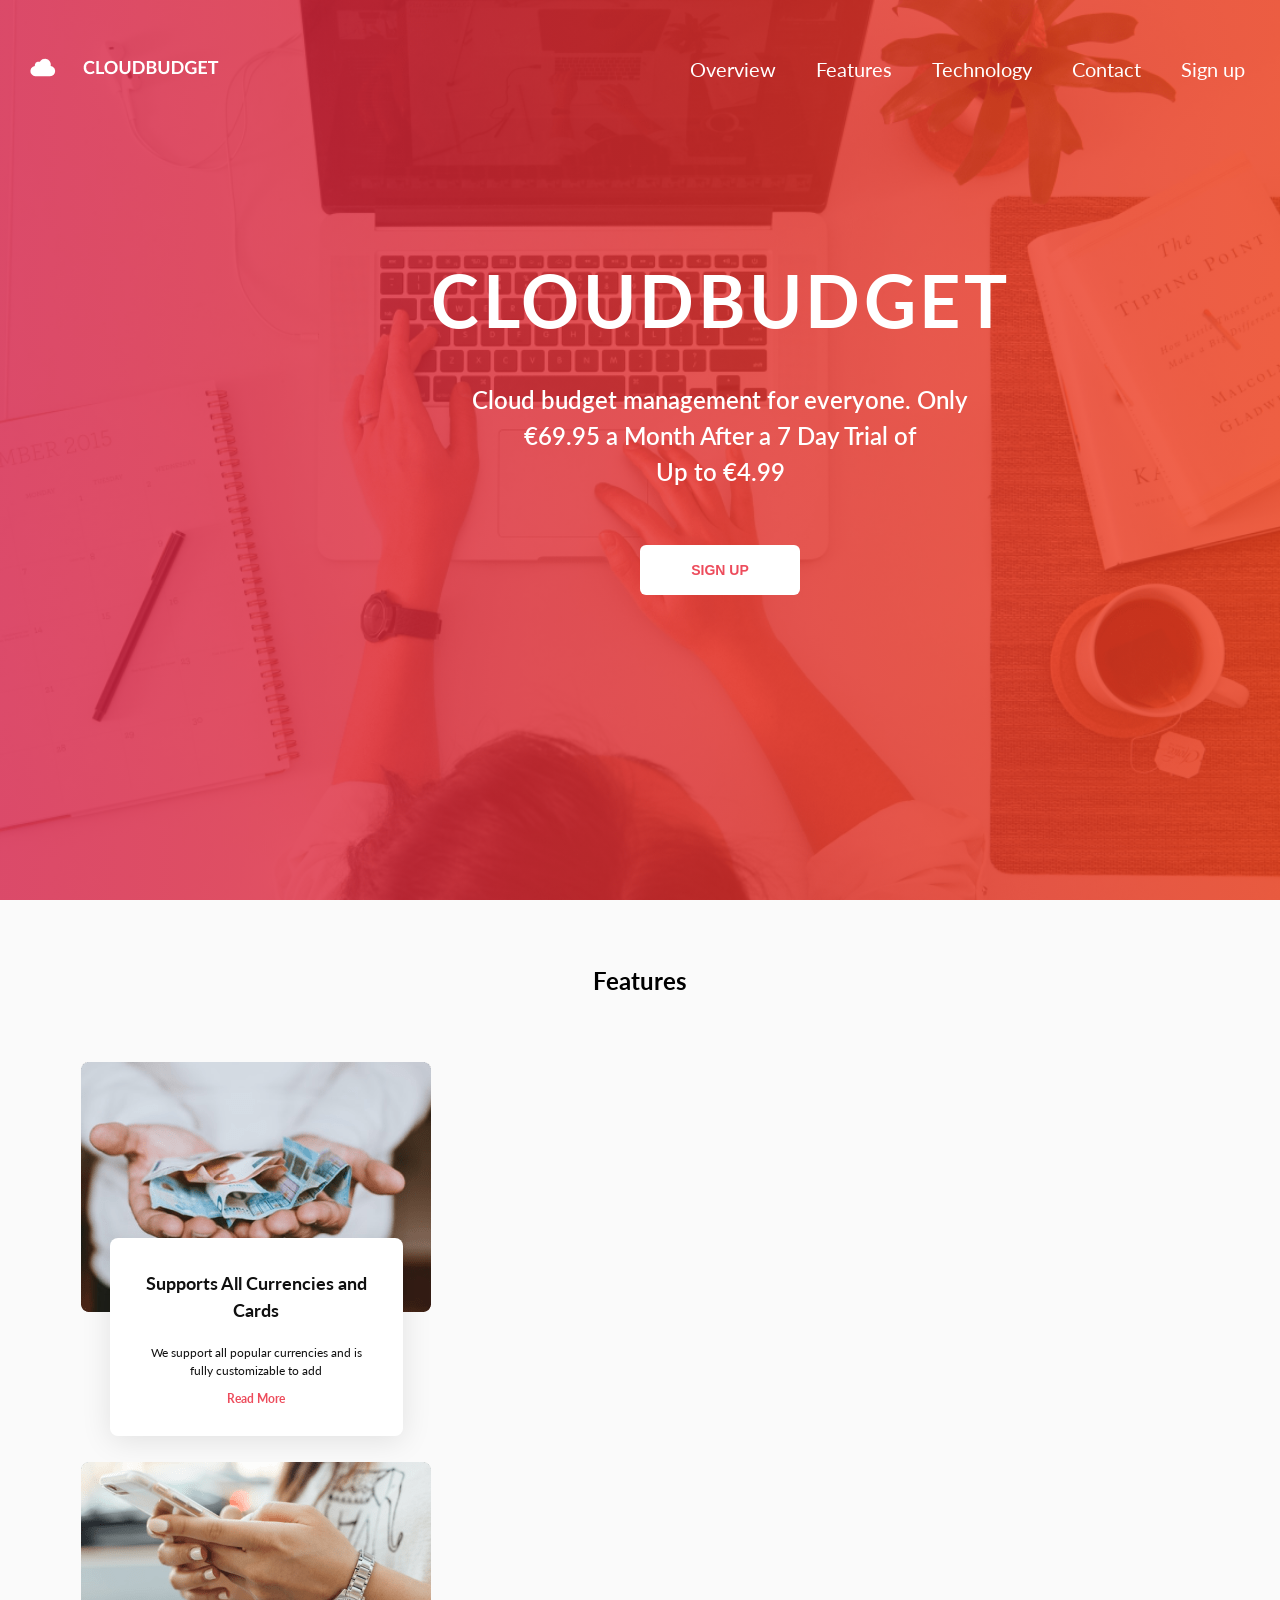
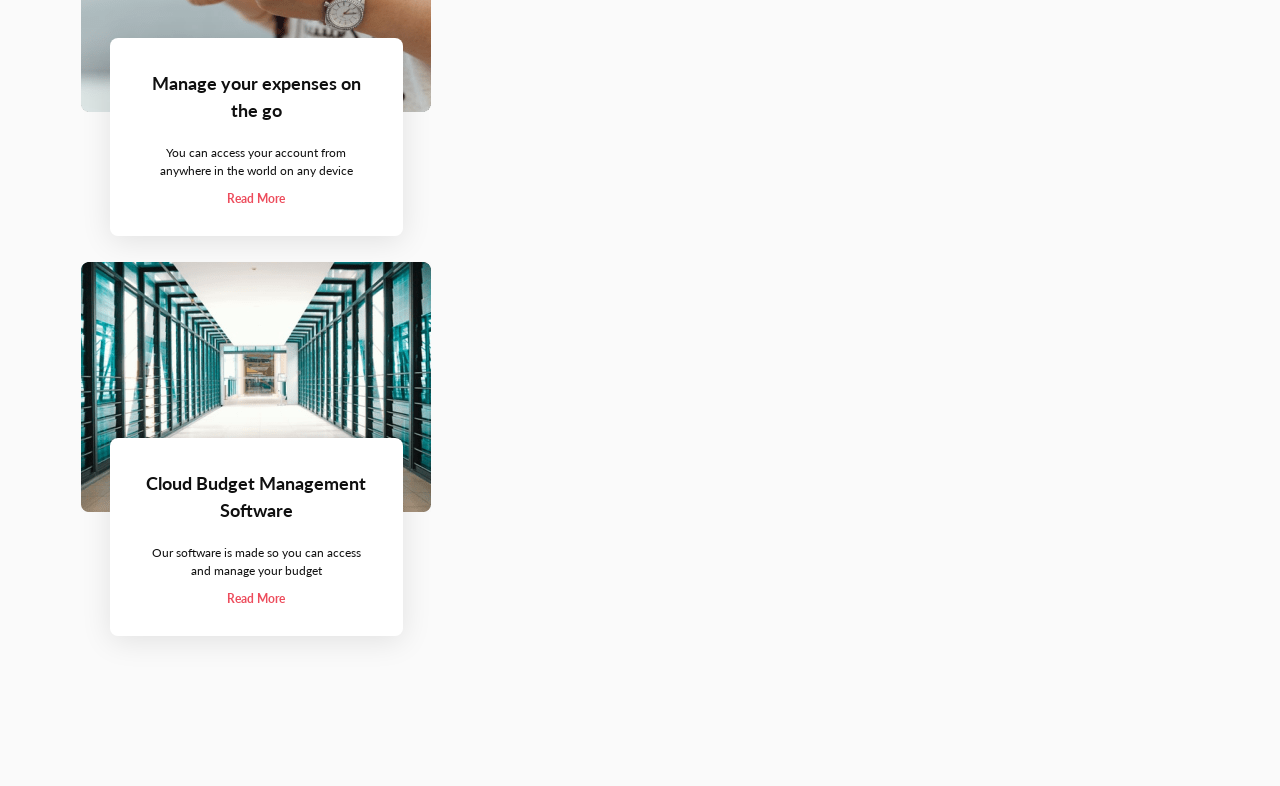
==== commit b017c521: "add responsive to features section" ====
--- a/src/index.html
+++ b/src/index.html
@@ -5,7 +5,7 @@
     <meta name="viewport" content="width=device-width, initial-scale=1.0" />
     <meta http-equiv="X-UA-Compatible" content="ie=edge" />
     <title>Cloudbudget</title>
-    <link rel="icon" href="favicon.ico" type="image/x-icon" />
+    <link rel="icon" href="./favicon.ico" type="image/x-icon" />
 
     <link
       rel="stylesheet"
@@ -127,37 +127,67 @@
     </header>
     <main>
       <section id="features">
+        <h2>Features</h2>
         <div class="features">
-          <h2>Features</h2>
           <div class="responsive-slick">
             <div>
-              <div class="feature__item item-1">
-                <h3>Supports All Currencies and Cards</h3>
-                <p>
-                  We support all popular currencies and is fully customizable to
-                  add
-                </p>
-                <a href="">Read More</a>
+              <div class="feature__item">
+                <div class="feature__item--image">
+                  <img
+                    src="assets/img/feature-item-1.png"
+                    alt=""
+                    title="Supports All Currencies and Cards"
+                  />
+                </div>
+                <div class="feature__item--content">
+                  <h3>Supports All Currencies and Cards</h3>
+                  <p>
+                    We support all popular currencies and is fully customizable
+                    to add
+                  </p>
+                  <a href="">Read More</a>
+                </div>
               </div>
             </div>
 
             <div>
-              <div class="feature__item item-2">
-                <h3>Manage your expenses on the go</h3>
-                <p>
-                  You can access your account from anywhere in the world on any
-                  device
-                </p>
-                <a href="">Read More</a>
-              </div>
+                <div class="feature__item">
+                    <div class="feature__item--image">
+                      <img
+                        src="assets/img/feature-item-2.png"
+                        alt=""
+                        title="Supports All Currencies and Cards"
+                      />
+                    </div>
+                    <div class="feature__item--content">
+                      <h3>Manage your expenses on the go</h3>
+                      <p>
+                          You can access your account from anywhere in the world on any
+                          device
+                      </p>
+                      <a href="">Read More</a>
+                    </div>
+                  </div>
+           
             </div>
             <div>
-              <div class="feature__item item-3">
-                <h3>Cloud Budget Management Software</h3>
-                <p>
-                  Our software is made so you can access and manage your budget
-                </p>
-                <a href="">Read More</a>
+                <div class="feature__item">
+                    <div class="feature__item--image">
+                      <img
+                        src="assets/img/feature-item-3.png"
+                        alt=""
+                        title="Supports All Currencies and Cards"
+                      />
+                    </div>
+                    <div class="feature__item--content">
+                      <h3>Cloud Budget Management Software</h3>
+                      <p>
+                          Our software is made so you can access and manage your budget
+
+                      </p>
+                      <a href="">Read More</a>
+                    </div>
+                  </div>
               </div>
             </div>
           </div>
--- a/src/assets/scss/main.css
+++ b/src/assets/scss/main.css
@@ -143,28 +143,64 @@
   }
 }
 
-.features {
-  height: 50vh;
+#features {
+  background: #fafafa;
+}
+
+#features h2 {
+  padding: 63px 0;
+  color: black;
+  text-align: center;
+}
+
+#features .features {
   color: #101010;
-  background: #fafafa;
-}
-
-@media (min-width: 1200px) {
-  .features {
-    height: 660px;
-    display: -webkit-box;
-    display: -ms-flexbox;
-    display: flex;
-    -webkit-box-align: center;
-        -ms-flex-align: center;
-            align-items: center;
-    -webkit-box-pack: justify;
-        -ms-flex-pack: justify;
-            justify-content: space-between;
-  }
-}
-
-.features .feature__item {
+  padding-bottom: 10vh;
+  margin: 0 auto;
+}
+
+@media (min-width: 1200px) {
+  #features .features {
+    padding-bottom: 124px;
+    width: 90vw;
+  }
+}
+
+#features .feature__item {
+  position: relative;
+  height: 400px;
+  display: -webkit-box;
+  display: -ms-flexbox;
+  display: flex;
+  -webkit-box-align: center;
+      -ms-flex-align: center;
+          align-items: center;
+  -webkit-box-pack: center;
+      -ms-flex-pack: center;
+          justify-content: center;
+  -webkit-box-align: start;
+      -ms-flex-align: start;
+          align-items: flex-start;
+  margin: 0 auto;
+  padding: 0 2vw;
+}
+
+@media (min-width: 1200px) {
+  #features .feature__item {
+    width: 350px;
+    padding: 0;
+  }
+}
+
+#features .feature__item .feature__item--image {
+  display: block;
+  height: 250px;
+  margin: 0 auto;
+}
+
+#features .feature__item .feature__item--content {
+  position: absolute;
+  top: 44%;
   width: 293px;
   height: 198px;
   margin: auto;
@@ -176,20 +212,19 @@
   border-radius: 8px;
 }
 
-.features .feature__item h2 {
+#features .feature__item .feature__item--content h3 {
   font-size: 18px;
   text-align: center;
-  margin: 63px 0;
-}
-
-.features .feature__item p {
+}
+
+#features .feature__item .feature__item--content p {
   margin-top: 20px;
   margin-bottom: 5px;
   font-size: 12px;
   line-height: 150%;
 }
 
-.features .feature__item a {
+#features .feature__item .feature__item--content a {
   color: #ed4c5c;
   font-weight: bold;
   font-size: 12px;
--- a/src/assets/scss/header.css
+++ b/src/assets/scss/header.css
@@ -146,28 +146,64 @@
   }
 }
 
-.features {
-  height: 50vh;
+#features {
+  background: #fafafa;
+}
+
+#features h2 {
+  padding: 63px 0;
+  color: black;
+  text-align: center;
+}
+
+#features .features {
   color: #101010;
-  background: #fafafa;
-}
-
-@media (min-width: 1200px) {
-  .features {
-    height: 660px;
-    display: -webkit-box;
-    display: -ms-flexbox;
-    display: flex;
-    -webkit-box-align: center;
-        -ms-flex-align: center;
-            align-items: center;
-    -webkit-box-pack: justify;
-        -ms-flex-pack: justify;
-            justify-content: space-between;
-  }
-}
-
-.features .feature__item {
+  padding-bottom: 10vh;
+  margin: 0 auto;
+}
+
+@media (min-width: 1200px) {
+  #features .features {
+    padding-bottom: 124px;
+    width: 90vw;
+  }
+}
+
+#features .feature__item {
+  position: relative;
+  height: 400px;
+  display: -webkit-box;
+  display: -ms-flexbox;
+  display: flex;
+  -webkit-box-align: center;
+      -ms-flex-align: center;
+          align-items: center;
+  -webkit-box-pack: center;
+      -ms-flex-pack: center;
+          justify-content: center;
+  -webkit-box-align: start;
+      -ms-flex-align: start;
+          align-items: flex-start;
+  margin: 0 auto;
+  padding: 0 2vw;
+}
+
+@media (min-width: 1200px) {
+  #features .feature__item {
+    width: 350px;
+    padding: 0;
+  }
+}
+
+#features .feature__item .feature__item--image {
+  display: block;
+  height: 250px;
+  margin: 0 auto;
+}
+
+#features .feature__item .feature__item--content {
+  position: absolute;
+  top: 44%;
   width: 293px;
   height: 198px;
   margin: auto;
@@ -179,20 +215,19 @@
   border-radius: 8px;
 }
 
-.features .feature__item h2 {
+#features .feature__item .feature__item--content h3 {
   font-size: 18px;
   text-align: center;
-  margin: 63px 0;
-}
-
-.features .feature__item p {
+}
+
+#features .feature__item .feature__item--content p {
   margin-top: 20px;
   margin-bottom: 5px;
   font-size: 12px;
   line-height: 150%;
 }
 
-.features .feature__item a {
+#features .feature__item .feature__item--content a {
   color: #ed4c5c;
   font-weight: bold;
   font-size: 12px;
